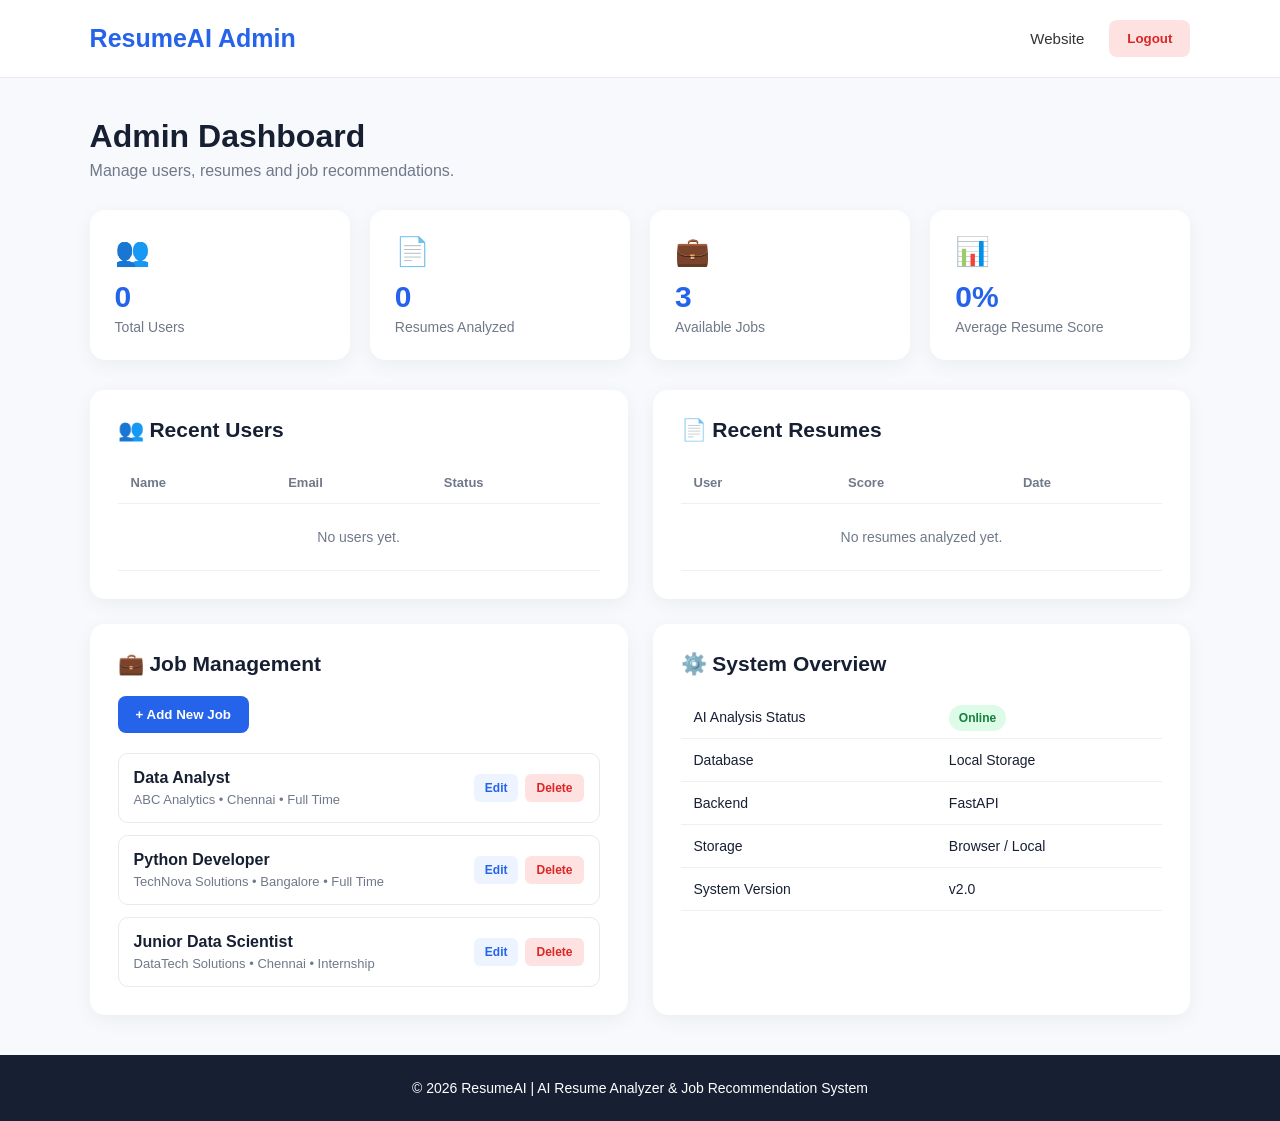
==== ai resume analyser/admin-dashboard.html @ 381c7db7 "Add files via upload" ====
<!DOCTYPE html>
<html lang="en">

<head>

    <meta charset="UTF-8">

    <meta
        name="viewport"
        content="width=device-width, initial-scale=1.0"
    >

    <title>Admin Dashboard | ResumeAI</title>

    <link
        rel="stylesheet"
        href="css/style.css"
    >

    <style>

        /* =====================================================
           ADMIN PAGE
        ===================================================== */

        .admin-page {
            background: #f7f9fc;
            min-height: 80vh;
            padding: 40px 7%;
        }


        /* =====================================================
           DASHBOARD HEADER
        ===================================================== */

        .dashboard-header {
            display: flex;
            justify-content: space-between;
            align-items: center;
            margin-bottom: 30px;
        }

        .dashboard-header h1 {
            font-size: 32px;
        }

        .dashboard-header p {
            color: #70798a;
            margin-top: 7px;
        }


        /* =====================================================
           LOGOUT
        ===================================================== */

        .logout-btn {
            border: none;
            background: #fee2e2;
            color: #dc2626;
            padding: 11px 18px;
            border-radius: 8px;
            font-weight: bold;
            cursor: pointer;
        }


        .logout-btn:hover {
            background: #fecaca;
        }


        /* =====================================================
           STAT CARDS
        ===================================================== */

        .stats {
            display: grid;
            grid-template-columns: repeat(4, 1fr);
            gap: 20px;
            margin-bottom: 30px;
        }


        .stat-card {
            background: white;
            padding: 25px;
            border-radius: 15px;
            box-shadow: 0 5px 20px rgba(0,0,0,0.05);
        }


        .stat-icon {
            font-size: 28px;
            margin-bottom: 12px;
        }


        .stat-number {
            font-size: 30px;
            font-weight: bold;
            color: #2563eb;
        }


        .stat-title {
            color: #70798a;
            margin-top: 5px;
            font-size: 14px;
        }


        /* =====================================================
           DASHBOARD GRID
        ===================================================== */

        .dashboard-grid {
            display: grid;
            grid-template-columns: 1fr 1fr;
            gap: 25px;
        }


        .dashboard-card {
            background: white;
            padding: 28px;
            border-radius: 15px;
            box-shadow: 0 5px 20px rgba(0,0,0,0.05);
        }


        .dashboard-card h2 {
            font-size: 21px;
            margin-bottom: 20px;
        }


        /* =====================================================
           TABLE
        ===================================================== */

        .table-wrapper {
            overflow-x: auto;
        }


        table {
            width: 100%;
            border-collapse: collapse;
        }


        th,
        td {
            padding: 13px;
            border-bottom: 1px solid #edf0f4;
            text-align: left;
            font-size: 14px;
        }


        th {
            color: #70798a;
            font-size: 13px;
        }


        td {
            color: #172033;
        }


        .empty-row {
            text-align: center;
            color: #70798a;
            padding: 25px;
        }


        /* =====================================================
           STATUS
        ===================================================== */

        .status {
            padding: 6px 10px;
            border-radius: 15px;
            font-size: 12px;
            font-weight: bold;
        }


        .active {
            background: #dcfce7;
            color: #15803d;
        }


        .pending {
            background: #fef3c7;
            color: #b45309;
        }


        /* =====================================================
           JOB MANAGEMENT
        ===================================================== */

        .job-management {
            display: flex;
            flex-direction: column;
            gap: 12px;
        }


        .job-management-item {
            padding: 15px;
            border: 1px solid #e6eaf0;
            border-radius: 10px;
            display: flex;
            justify-content: space-between;
            align-items: center;
            gap: 15px;
        }


        .job-name {
            font-weight: bold;
        }


        .job-company {
            color: #70798a;
            font-size: 13px;
            margin-top: 5px;
        }


        .job-actions {
            display: flex;
            gap: 7px;
        }


        .action-btn {
            border: none;
            padding: 7px 11px;
            border-radius: 6px;
            cursor: pointer;
            font-size: 12px;
            font-weight: bold;
        }


        .edit-btn {
            background: #eef4ff;
            color: #2563eb;
        }


        .delete-btn {
            background: #fee2e2;
            color: #dc2626;
        }


        /* =====================================================
           ADD JOB
        ===================================================== */

        .add-job-btn {
            display: inline-block;
            padding: 11px 18px;
            background: #2563eb;
            color: white;
            border: none;
            border-radius: 8px;
            cursor: pointer;
            font-weight: bold;
            margin-bottom: 20px;
        }


        .add-job-btn:hover {
            background: #1d4ed8;
        }


        /* =====================================================
           MODAL
        ===================================================== */

        .modal {
            display: none;
            position: fixed;
            inset: 0;
            background: rgba(0,0,0,0.45);
            justify-content: center;
            align-items: center;
            padding: 20px;
            z-index: 1000;
        }


        .modal-content {
            background: white;
            width: 100%;
            max-width: 500px;
            padding: 30px;
            border-radius: 15px;
        }


        .modal-content h2 {
            margin-bottom: 20px;
        }


        .form-group {
            margin-bottom: 15px;
        }


        .form-group label {
            display: block;
            margin-bottom: 7px;
            font-size: 14px;
            font-weight: bold;
        }


        .form-group input,
        .form-group select {
            width: 100%;
            padding: 11px;
            border: 1px solid #dfe4ec;
            border-radius: 7px;
            outline: none;
        }


        .form-group input:focus,
        .form-group select:focus {
            border-color: #2563eb;
        }


        .modal-buttons {
            display: flex;
            gap: 10px;
            margin-top: 20px;
        }


        .save-job {
            flex: 1;
            padding: 12px;
            border: none;
            border-radius: 7px;
            background: #2563eb;
            color: white;
            font-weight: bold;
            cursor: pointer;
        }


        .cancel-job {
            flex: 1;
            padding: 12px;
            border: 1px solid #dfe4ec;
            border-radius: 7px;
            background: white;
            cursor: pointer;
        }


        /* =====================================================
           RESPONSIVE
        ===================================================== */

        @media (max-width: 1000px) {

            .stats {
                grid-template-columns: 1fr 1fr;
            }

        }


        @media (max-width: 750px) {

            .dashboard-grid {
                grid-template-columns: 1fr;
            }


            .stats {
                grid-template-columns: 1fr;
            }


            .dashboard-header {
                flex-direction: column;
                align-items: flex-start;
                gap: 15px;
            }

        }

    </style>

</head>


<body>


<!-- =====================================================
     HEADER
===================================================== -->

<header>

    <div class="logo">
        ResumeAI Admin
    </div>


    <nav>

        <a href="index.html">
            Website
        </a>


        <button
            class="logout-btn"
            onclick="logout()"
        >
            Logout
        </button>

    </nav>

</header>


<!-- =====================================================
     ADMIN PAGE
===================================================== -->

<section class="admin-page">


    <!-- =================================================
         HEADER
    ================================================== -->

    <div class="dashboard-header">

        <div>

            <h1>
                Admin Dashboard
            </h1>


            <p>
                Manage users, resumes and job recommendations.
            </p>

        </div>

    </div>


    <!-- =================================================
         STATISTICS
    ================================================== -->

    <div class="stats">


        <!-- TOTAL USERS -->

        <div class="stat-card">

            <div class="stat-icon">
                👥
            </div>


            <div
                class="stat-number"
                id="totalUsers"
            >
                0
            </div>


            <div class="stat-title">
                Total Users
            </div>

        </div>


        <!-- RESUMES -->

        <div class="stat-card">

            <div class="stat-icon">
                📄
            </div>


            <div
                class="stat-number"
                id="totalResumes"
            >
                0
            </div>


            <div class="stat-title">
                Resumes Analyzed
            </div>

        </div>


        <!-- JOBS -->

        <div class="stat-card">

            <div class="stat-icon">
                💼
            </div>


            <div
                class="stat-number"
                id="totalJobs"
            >
                0
            </div>


            <div class="stat-title">
                Available Jobs
            </div>

        </div>


        <!-- AVERAGE SCORE -->

        <div class="stat-card">

            <div class="stat-icon">
                📊
            </div>


            <div
                class="stat-number"
                id="averageScore"
            >
                0%
            </div>


            <div class="stat-title">
                Average Resume Score
            </div>

        </div>

    </div>


    <!-- =================================================
         DASHBOARD GRID
    ================================================== -->

    <div class="dashboard-grid">


        <!-- =================================================
             RECENT USERS
        ================================================== -->

        <div class="dashboard-card">

            <h2>
                👥 Recent Users
            </h2>


            <div class="table-wrapper">

                <table>

                    <thead>

                        <tr>

                            <th>
                                Name
                            </th>


                            <th>
                                Email
                            </th>


                            <th>
                                Status
                            </th>

                        </tr>

                    </thead>


                    <tbody
                        id="recentUsersTable"
                    >

                    </tbody>

                </table>

            </div>

        </div>


        <!-- =================================================
             RECENT RESUMES
        ================================================== -->

        <div class="dashboard-card">

            <h2>
                📄 Recent Resumes
            </h2>


            <div class="table-wrapper">

                <table>

                    <thead>

                        <tr>

                            <th>
                                User
                            </th>


                            <th>
                                Score
                            </th>


                            <th>
                                Date
                            </th>

                        </tr>

                    </thead>


                    <tbody
                        id="recentResumesTable"
                    >

                    </tbody>

                </table>

            </div>

        </div>


        <!-- =================================================
             JOB MANAGEMENT
        ================================================== -->

        <div class="dashboard-card">

            <h2>
                💼 Job Management
            </h2>


            <button
                class="add-job-btn"
                onclick="openModal()"
            >
                + Add New Job
            </button>


            <div
                class="job-management"
                id="jobManagement"
            >

            </div>

        </div>


        <!-- =================================================
             SYSTEM INFO
        ================================================== -->

        <div class="dashboard-card">

            <h2>
                ⚙️ System Overview
            </h2>


            <div class="table-wrapper">

                <table>


                    <tr>

                        <td>
                            AI Analysis Status
                        </td>


                        <td>

                            <span class="status active">
                                Online
                            </span>

                        </td>

                    </tr>


                    <tr>

                        <td>
                            Database
                        </td>


                        <td>
                            Local Storage
                        </td>

                    </tr>


                    <tr>

                        <td>
                            Backend
                        </td>


                        <td>
                            FastAPI
                        </td>

                    </tr>


                    <tr>

                        <td>
                            Storage
                        </td>


                        <td>
                            Browser / Local
                        </td>

                    </tr>


                    <tr>

                        <td>
                            System Version
                        </td>


                        <td>
                            v2.0
                        </td>

                    </tr>

                </table>

            </div>

        </div>

    </div>

</section>


<!-- =====================================================
     ADD JOB MODAL
===================================================== -->

<div
    class="modal"
    id="jobModal"
>


    <div class="modal-content">


        <h2>
            Add New Job
        </h2>


        <!-- JOB TITLE -->

        <div class="form-group">

            <label>
                Job Title
            </label>


            <input
                type="text"
                id="jobTitle"
                placeholder="Example: Data Analyst"
            >

        </div>


        <!-- COMPANY -->

        <div class="form-group">

            <label>
                Company
            </label>


            <input
                type="text"
                id="companyName"
                placeholder="Company name"
            >

        </div>


        <!-- LOCATION -->

        <div class="form-group">

            <label>
                Location
            </label>


            <input
                type="text"
                id="jobLocation"
                placeholder="Example: Chennai"
            >

        </div>


        <!-- JOB TYPE -->

        <div class="form-group">

            <label>
                Job Type
            </label>


            <select
                id="jobType"
            >

                <option>
                    Full Time
                </option>


                <option>
                    Internship
                </option>


                <option>
                    Part Time
                </option>

            </select>

        </div>


        <!-- BUTTONS -->

        <div class="modal-buttons">


            <button
                class="save-job"
                onclick="addJob()"
            >
                Add Job
            </button>


            <button
                class="cancel-job"
                onclick="closeModal()"
            >
                Cancel
            </button>

        </div>

    </div>

</div>


<!-- =====================================================
     FOOTER
===================================================== -->

<footer>

    <p>
        © 2026 ResumeAI | AI Resume Analyzer & Job Recommendation System
    </p>

</footer>


<!-- =====================================================
     JAVASCRIPT
===================================================== -->

<script>


// =========================================================
// LOAD DASHBOARD
// =========================================================

document.addEventListener(
    "DOMContentLoaded",
    function () {

        loadUsers();

        loadResumes();

        loadJobs();

        updateStatistics();

    }
);


// =========================================================
// GET USERS
// =========================================================

function getUsers() {

    return JSON.parse(
        localStorage.getItem("recentUsers")
    ) || [];

}


// =========================================================
// GET RESUMES
// =========================================================

function getResumes() {

    return JSON.parse(
        localStorage.getItem("recentResumes")
    ) || [];

}


// =========================================================
// LOAD RECENT USERS
// =========================================================

function loadUsers() {

    const table =
        document.getElementById(
            "recentUsersTable"
        );


    const users =
        getUsers();


    table.innerHTML = "";


    if (users.length === 0) {

        table.innerHTML = `

            <tr>

                <td
                    colspan="3"
                    class="empty-row"
                >
                    No users yet.
                </td>

            </tr>

        `;

        return;

    }


    users
        .slice(0, 10)
        .forEach(
            function (user) {


                const row =
                    document.createElement("tr");


                row.innerHTML = `

                    <td>
                        ${escapeHTML(user.name)}
                    </td>


                    <td>
                        ${escapeHTML(user.email)}
                    </td>


                    <td>

                        <span class="status active">
                            Active
                        </span>

                    </td>

                `;


                table.appendChild(row);

            }
        );

}


// =========================================================
// LOAD RECENT RESUMES
// =========================================================

function loadResumes() {

    const table =
        document.getElementById(
            "recentResumesTable"
        );


    const resumes =
        getResumes();


    table.innerHTML = "";


    if (resumes.length === 0) {

        table.innerHTML = `

            <tr>

                <td
                    colspan="3"
                    class="empty-row"
                >
                    No resumes analyzed yet.
                </td>

            </tr>

        `;

        return;

    }


    resumes
        .slice(0, 10)
        .forEach(
            function (resume) {


                const row =
                    document.createElement("tr");


                row.innerHTML = `

                    <td>
                        ${escapeHTML(resume.name)}
                    </td>


                    <td>

                        <strong>
                            ${resume.score}/100
                        </strong>

                    </td>


                    <td>
                        ${escapeHTML(resume.date)}
                    </td>

                `;


                table.appendChild(row);

            }
        );

}


// =========================================================
// UPDATE STATISTICS
// =========================================================

function updateStatistics() {


    const users =
        getUsers();


    const resumes =
        getResumes();


    const jobs =
        getJobs();


    // TOTAL USERS

    document.getElementById(
        "totalUsers"
    ).textContent =
        users.length;


    // TOTAL RESUMES

    document.getElementById(
        "totalResumes"
    ).textContent =
        resumes.length;


    // TOTAL JOBS

    document.getElementById(
        "totalJobs"
    ).textContent =
        jobs.length;


    // AVERAGE SCORE

    if (resumes.length === 0) {

        document.getElementById(
            "averageScore"
        ).textContent =
            "0%";

    }
    else {

        const total =
            resumes.reduce(
                function (sum, resume) {

                    return sum +
                        Number(resume.score || 0);

                },
                0
            );


        const average =
            Math.round(
                total / resumes.length
            );


        document.getElementById(
            "averageScore"
        ).textContent =
            average + "%";

    }

}


// =========================================================
// JOB STORAGE
// =========================================================

function getJobs() {

    const savedJobs =
        JSON.parse(
            localStorage.getItem("jobs")
        );


    if (savedJobs) {

        return savedJobs;

    }


    // Default jobs

    const defaultJobs = [

        {
            title: "Data Analyst",
            company: "ABC Analytics",
            location: "Chennai",
            type: "Full Time"
        },


        {
            title: "Python Developer",
            company: "TechNova Solutions",
            location: "Bangalore",
            type: "Full Time"
        },


        {
            title: "Junior Data Scientist",
            company: "DataTech Solutions",
            location: "Chennai",
            type: "Internship"
        }

    ];


    localStorage.setItem(
        "jobs",
        JSON.stringify(defaultJobs)
    );


    return defaultJobs;

}


// =========================================================
// SAVE JOBS
// =========================================================

function saveJobs(jobs) {

    localStorage.setItem(
        "jobs",
        JSON.stringify(jobs)
    );

}


// =========================================================
// LOAD JOBS
// =========================================================

function loadJobs() {

    const container =
        document.getElementById(
            "jobManagement"
        );


    const jobs =
        getJobs();


    container.innerHTML = "";


    jobs.forEach(
        function (job, index) {


            const item =
                document.createElement("div");


            item.className =
                "job-management-item";


            item.innerHTML = `

                <div>

                    <div class="job-name">
                        ${escapeHTML(job.title)}
                    </div>


                    <div class="job-company">
                        ${escapeHTML(job.company)}
                        •
                        ${escapeHTML(job.location)}
                        •
                        ${escapeHTML(job.type)}
                    </div>

                </div>


                <div class="job-actions">


                    <button
                        class="action-btn edit-btn"
                        onclick="editJob(${index})"
                    >
                        Edit
                    </button>


                    <button
                        class="action-btn delete-btn"
                        onclick="deleteJob(${index})"
                    >
                        Delete
                    </button>


                </div>

            `;


            container.appendChild(item);

        }
    );

}


// =========================================================
// OPEN MODAL
// =========================================================

function openModal() {

    document.getElementById(
        "jobModal"
    ).style.display =
        "flex";

}


// =========================================================
// CLOSE MODAL
// =========================================================

function closeModal() {

    document.getElementById(
        "jobModal"
    ).style.display =
        "none";


    document.getElementById(
        "jobTitle"
    ).value = "";


    document.getElementById(
        "companyName"
    ).value = "";


    document.getElementById(
        "jobLocation"
    ).value = "";

}


// =========================================================
// ADD JOB
// =========================================================

function addJob() {


    const title =
        document.getElementById(
            "jobTitle"
        ).value.trim();


    const company =
        document.getElementById(
            "companyName"
        ).value.trim();


    const location =
        document.getElementById(
            "jobLocation"
        ).value.trim();


    const type =
        document.getElementById(
            "jobType"
        ).value;


    if (
        title === "" ||
        company === "" ||
        location === ""
    ) {

        alert(
            "Please fill all fields."
        );

        return;

    }


    const jobs =
        getJobs();


    jobs.push({

        title: title,

        company: company,

        location: location,

        type: type

    });


    saveJobs(jobs);


    loadJobs();


    updateStatistics();


    closeModal();

}


// =========================================================
// DELETE JOB
// =========================================================

function deleteJob(index) {


    const confirmDelete =
        confirm(
            "Are you sure you want to delete this job?"
        );


    if (!confirmDelete) {

        return;

    }


    const jobs =
        getJobs();


    jobs.splice(
        index,
        1
    );


    saveJobs(jobs);


    loadJobs();


    updateStatistics();

}


// =========================================================
// EDIT JOB
// =========================================================

function editJob(index) {


    const jobs =
        getJobs();


    const job =
        jobs[index];


    const newTitle =
        prompt(
            "Enter new job title:",
            job.title
        );


    if (
        newTitle === null ||
        newTitle.trim() === ""
    ) {

        return;

    }


    jobs[index].title =
        newTitle.trim();


    saveJobs(jobs);


    loadJobs();

}


// =========================================================
// ESCAPE HTML
// =========================================================

function escapeHTML(value) {

    const div =
        document.createElement("div");


    div.textContent =
        value ?? "";


    return div.innerHTML;

}


// =========================================================
// LOGOUT
// =========================================================

function logout() {


    const confirmLogout =
        confirm(
            "Are you sure you want to logout?"
        );


    if (confirmLogout) {

        window.location.href =
            "index.html";

    }

}


// =========================================================
// CLOSE MODAL WHEN CLICKING OUTSIDE
// =========================================================

window.addEventListener(
    "click",
    function (event) {

        const modal =
            document.getElementById(
                "jobModal"
            );


        if (
            event.target === modal
        ) {

            closeModal();

        }

    }
);


</script>


</body>

</html>
---- ai resume analyser/css/style.css ----
* {
    margin: 0;
    padding: 0;
    box-sizing: border-box;
    font-family: Arial, sans-serif;
}

body {
    background: #f7f9fc;
    color: #172033;
}

/* HEADER */

header {
    width: 100%;
    padding: 20px 7%;
    display: flex;
    justify-content: space-between;
    align-items: center;
    background: white;
    border-bottom: 1px solid #e7eaf0;
}

.logo {
    font-size: 25px;
    font-weight: bold;
    color: #2563eb;
}

nav {
    display: flex;
    align-items: center;
    gap: 25px;
}

nav a {
    text-decoration: none;
    color: #333;
    font-size: 15px;
}

nav a:hover {
    color: #2563eb;
}

.admin-btn {
    background: #172033;
    color: white !important;
    padding: 10px 18px;
    border-radius: 8px;
}

/* HERO */

.hero {
    min-height: 600px;
    padding: 80px 7%;
    display: flex;
    align-items: center;
    justify-content: space-between;
    gap: 60px;
}

.hero-content {
    max-width: 600px;
}

.tag {
    color: #2563eb;
    font-size: 13px;
    font-weight: bold;
    letter-spacing: 1.5px;
    margin-bottom: 18px;
}

.hero h1 {
    font-size: 55px;
    line-height: 1.1;
    margin-bottom: 25px;
}

.hero h1 span {
    color: #2563eb;
}

.description {
    font-size: 18px;
    line-height: 1.7;
    color: #657083;
    margin-bottom: 35px;
}

.buttons {
    display: flex;
    gap: 15px;
}

.primary-btn,
.secondary-btn {
    text-decoration: none;
    padding: 14px 24px;
    border-radius: 8px;
    font-weight: bold;
}

.primary-btn {
    background: #2563eb;
    color: white;
}

.secondary-btn {
    background: white;
    color: #2563eb;
    border: 1px solid #2563eb;
}

/* RESUME CARD */

.hero-card {
    width: 420px;
    padding: 28px 24px;
    background: white;
    border-radius: 18px;
    box-shadow: 0 15px 45px rgba(0, 0, 0, 0.08);
    border: 1px solid #edf2f7;
}

.hero-card h3 {
    font-size: 28px;
    margin-bottom: 20px;
    color: #172033;
}

.ai-feature {
    display: flex;
    align-items: flex-start;
    gap: 16px;
    padding: 16px 0;
    border-bottom: 1px solid #edf2f7;
}

.ai-feature:last-child {
    border-bottom: none;
    padding-bottom: 0;
}

.ai-feature > span {
    display: flex;
    align-items: center;
    justify-content: center;
    width: 48px;
    height: 48px;
    border-radius: 12px;
    background: #eef5ff;
    font-size: 24px;
    flex-shrink: 0;
}

.ai-feature strong {
    display: block;
    font-size: 17px;
    margin-bottom: 6px;
    color: #172033;
}

.ai-feature p {
    color: #70798a;
    line-height: 1.6;
    font-size: 14px;
}

/* FEATURES */

.features {
    padding: 80px 7%;
    background: white;
    text-align: center;
}

.features h2 {
    font-size: 35px;
}

.section-text {
    color: #70798a;
    margin: 12px 0 45px;
}

.feature-container {
    display: flex;
    justify-content: center;
    gap: 25px;
}

.feature-card {
    width: 300px;
    padding: 30px;
    border: 1px solid #e7eaf0;
    border-radius: 15px;
    text-align: left;
}

.icon {
    font-size: 35px;
    margin-bottom: 18px;
}

.feature-card h3 {
    margin-bottom: 12px;
}

.feature-card p {
    color: #70798a;
    line-height: 1.6;
}

/* FOOTER */

footer {
    padding: 25px;
    text-align: center;
    background: #172033;
    color: white;
    font-size: 14px;
}

/* MOBILE */

@media (max-width: 900px) {

    header {
        flex-direction: column;
        gap: 20px;
    }

    nav {
        flex-wrap: wrap;
        justify-content: center;
    }

    .hero {
        flex-direction: column;
        text-align: center;
    }

    .buttons {
        justify-content: center;
    }

    .hero h1 {
        font-size: 42px;
    }

    .feature-container {
        flex-direction: column;
        align-items: center;
    }

    .feature-card {
        width: 100%;
        max-width: 400px;
    }
}
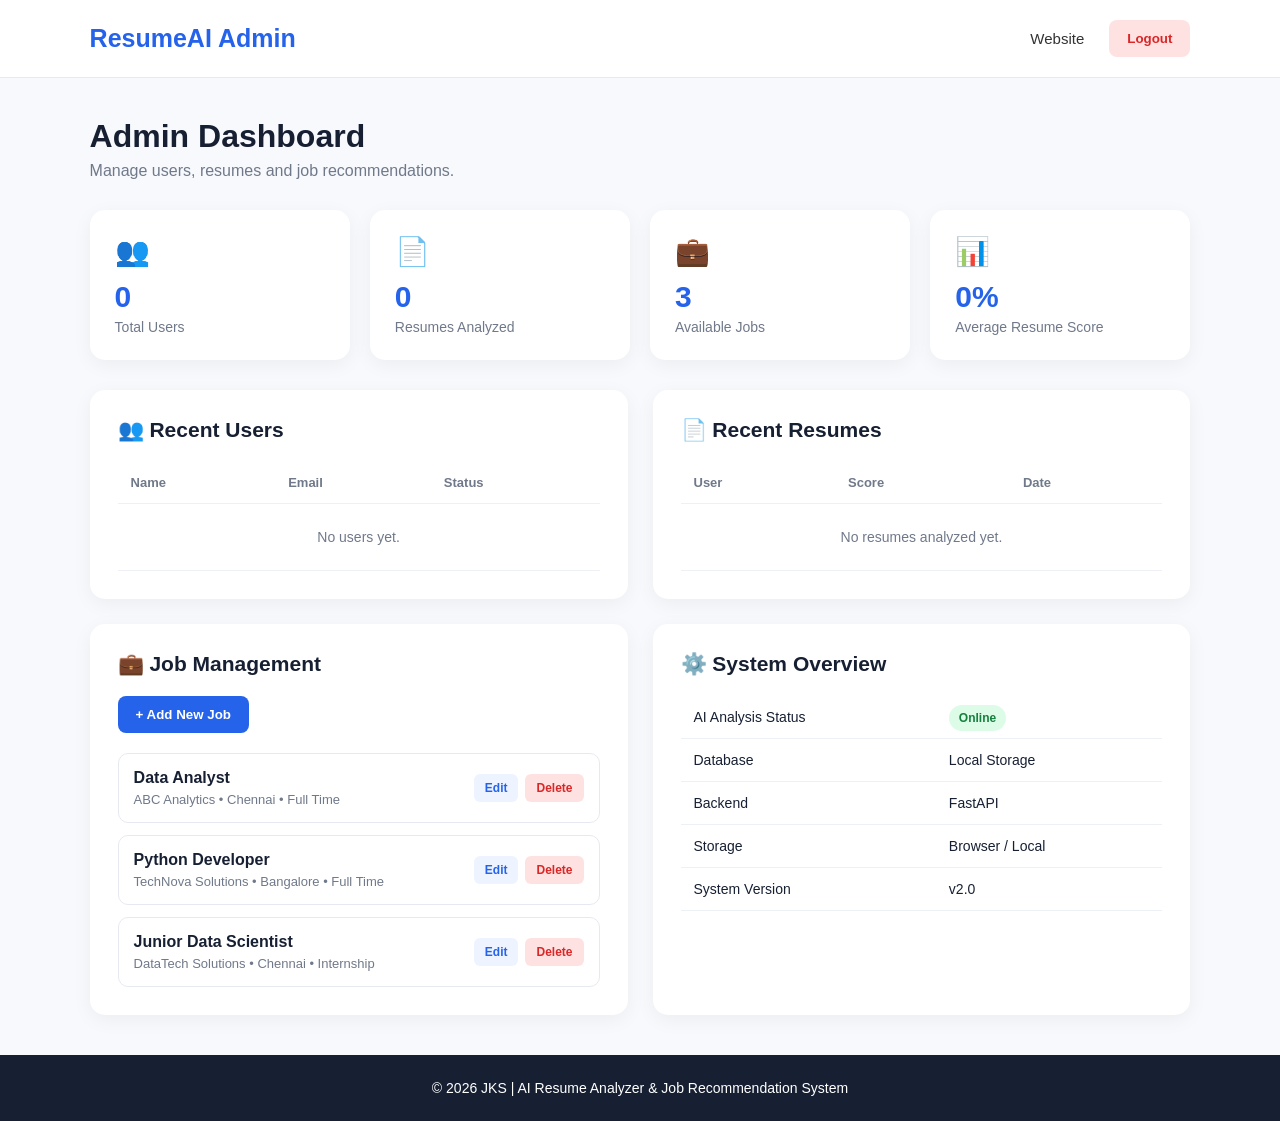
==== commit d4b5494f: "Update admin-dashboard.html" ====
--- a/ai resume analyser/admin-dashboard.html
+++ b/ai resume analyser/admin-dashboard.html
@@ -955,7 +955,7 @@
 <footer>
 
     <p>
-        © 2026 ResumeAI | AI Resume Analyzer & Job Recommendation System
+        © 2026 JKS | AI Resume Analyzer & Job Recommendation System
     </p>
 
 </footer>
@@ -1696,4 +1696,4 @@
 
 </body>
 
-</html>+</html>
